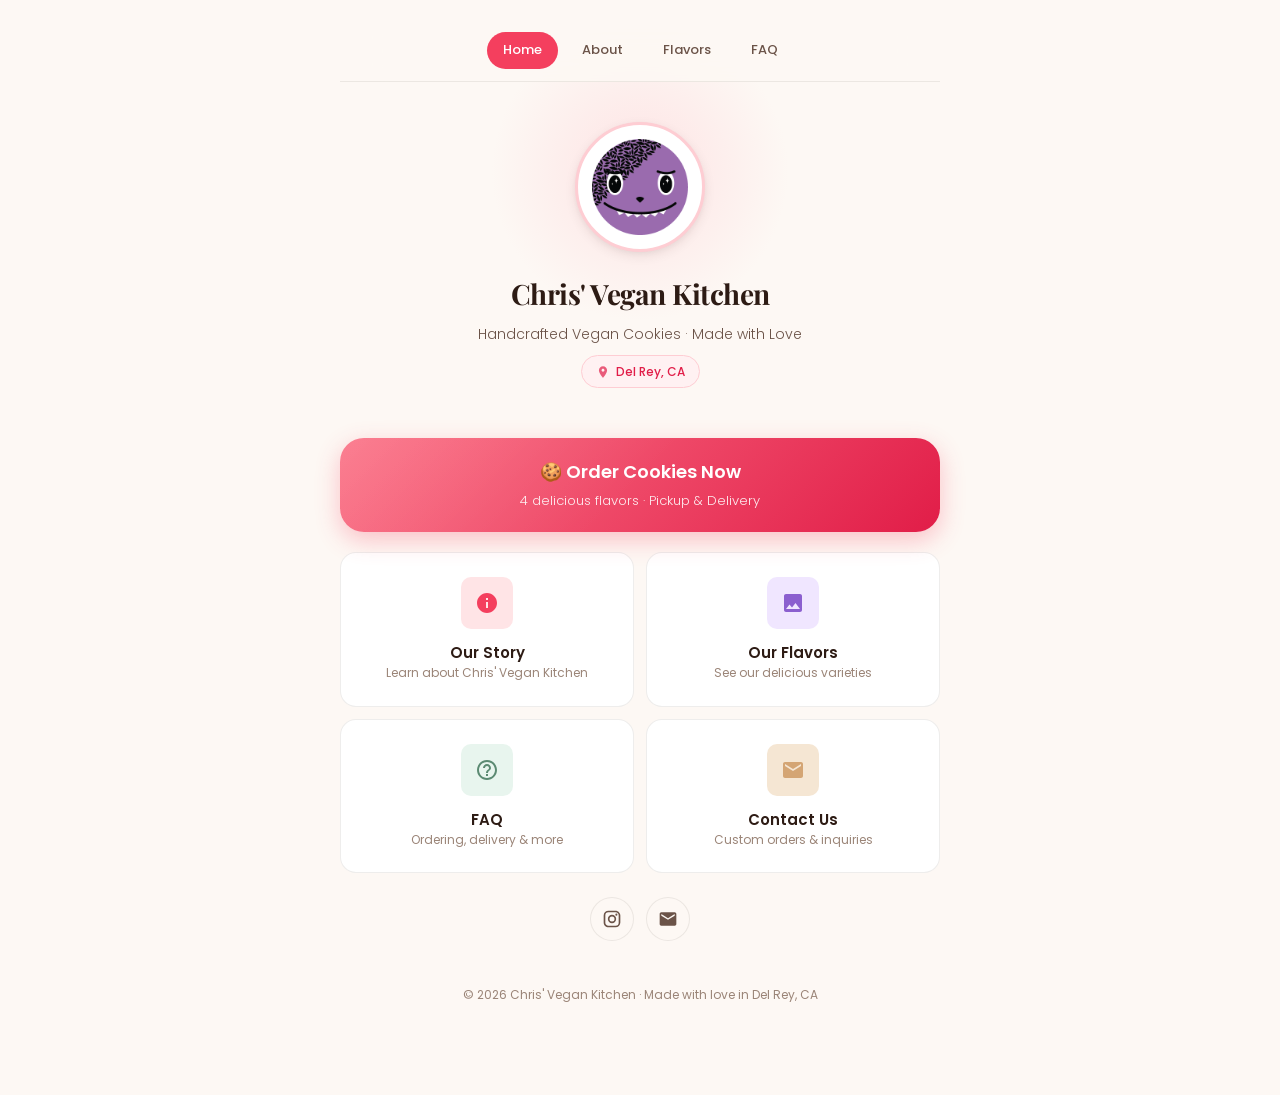
==== index.html @ 477963bd "feat: redesign entire site with modern bakery aesthetic - Replace harsh pink borders with warm terra" ====
<!DOCTYPE html>
<html lang="en">
<head>
    <meta charset="UTF-8">
    <meta name="viewport" content="width=device-width, initial-scale=1.0">
    <meta name="description" content="Chris' Vegan Kitchen - Handcrafted vegan cookies made with love in Del Rey. Order online for pickup or delivery.">
    <title>Chris' Vegan Kitchen | Handcrafted Vegan Cookies</title>
    <link rel="preconnect" href="https://fonts.googleapis.com">
    <link rel="preconnect" href="https://fonts.gstatic.com" crossorigin>
    <link href="https://fonts.googleapis.com/css2?family=Poppins:wght@300;400;500;600;700&family=Playfair+Display:wght@600;700&display=swap" rel="stylesheet">
    <link rel="stylesheet" href="css/styles.css">
</head>
<body>
    <div class="container">

        <!-- Floating Order Button (mobile) -->
        <a href="https://www.jotform.com/form/252866274563164" target="_blank" class="floating-order-btn">
            🍪 Order Now
        </a>

        <!-- Sticky Navigation -->
        <nav class="sticky-nav">
            <a href="index.html" class="active">Home</a>
            <a href="about.html">About</a>
            <a href="flavors.html">Flavors</a>
            <a href="faq.html">FAQ</a>
        </nav>

        <!-- Header / Hero -->
        <header class="site-header">
            <div class="logo-circle">
                <img src="images/UBSCookie.png" alt="Chris' Vegan Kitchen Logo">
            </div>
            <h1>Chris' Vegan Kitchen</h1>
            <p class="tagline">Handcrafted Vegan Cookies · Made with Love</p>
            <div class="location-badge">
                <svg width="14" height="14" viewBox="0 0 24 24" fill="currentColor">
                    <path d="M12 2C8.13 2 5 5.13 5 9c0 5.25 7 13 7 13s7-7.75 7-13c0-3.87-3.13-7-7-7zm0 9.5c-1.38 0-2.5-1.12-2.5-2.5s1.12-2.5 2.5-2.5 2.5 1.12 2.5 2.5-1.12 2.5-2.5 2.5z"/>
                </svg>
                Del Rey, CA
            </div>
        </header>

        <!-- Hero CTA -->
        <div class="hero-cta">
            <a href="https://www.jotform.com/form/252866274563164" target="_blank">
                🍪 Order Cookies Now
                <span class="cta-sub">4 delicious flavors · Pickup & Delivery</span>
            </a>
        </div>

        <!-- Quick Links -->
        <div class="quick-links">
            <a href="about.html" class="quick-link">
                <div class="icon-wrapper pink">
                    <svg width="24" height="24" viewBox="0 0 24 24" fill="currentColor">
                        <path d="M12 2C6.48 2 2 6.48 2 12s4.48 10 10 10 10-4.48 10-10S17.52 2 12 2zm1 15h-2v-6h2v6zm0-8h-2V7h2v2z"/>
                    </svg>
                </div>
                <div>
                    <h3>Our Story</h3>
                    <p>Learn about Chris' Vegan Kitchen</p>
                </div>
            </a>

            <a href="flavors.html" class="quick-link">
                <div class="icon-wrapper purple">
                    <svg width="24" height="24" viewBox="0 0 24 24" fill="currentColor">
                        <path d="M21 19V5c0-1.1-.9-2-2-2H5c-1.1 0-2 .9-2 2v14c0 1.1.9 2 2 2h14c1.1 0 2-.9 2-2zM8.5 13.5l2.5 3.01L14.5 12l4.5 6H5l3.5-4.5z"/>
                    </svg>
                </div>
                <div>
                    <h3>Our Flavors</h3>
                    <p>See our delicious varieties</p>
                </div>
            </a>

            <a href="faq.html" class="quick-link">
                <div class="icon-wrapper green">
                    <svg width="24" height="24" viewBox="0 0 24 24" fill="currentColor">
                        <path d="M11 18h2v-2h-2v2zm1-16C6.48 2 2 6.48 2 12s4.48 10 10 10 10-4.48 10-10S17.52 2 12 2zm0 18c-4.41 0-8-3.59-8-8s3.59-8 8-8 8 3.59 8 8-3.59 8-8 8zm0-14c-2.21 0-4 1.79-4 4h2c0-1.1.9-2 2-2s2 .9 2 2c0 2-3 1.75-3 5h2c0-2.25 3-2.5 3-5 0-2.21-1.79-4-4-4z"/>
                    </svg>
                </div>
                <div>
                    <h3>FAQ</h3>
                    <p>Ordering, delivery & more</p>
                </div>
            </a>

            <a href="mailto:hello@chrisvegankitchen.com" class="quick-link">
                <div class="icon-wrapper gold">
                    <svg width="24" height="24" viewBox="0 0 24 24" fill="currentColor">
                        <path d="M20 4H4c-1.1 0-1.99.9-1.99 2L2 18c0 1.1.9 2 2 2h16c1.1 0 2-.9 2-2V6c0-1.1-.9-2-2-2zm0 4-8 5-8-5V6l8 5 8-5v2z"/>
                    </svg>
                </div>
                <div>
                    <h3>Contact Us</h3>
                    <p>Custom orders & inquiries</p>
                </div>
            </a>
        </div>

        <!-- Social Links -->
        <div class="social-links">
            <a href="https://instagram.com/chris24michel" class="social-link" target="_blank" aria-label="Instagram">
                <svg width="20" height="20" viewBox="0 0 24 24" fill="currentColor">
                    <path d="M7.8 2h8.4C19.4 2 22 4.6 22 7.8v8.4a5.8 5.8 0 0 1-5.8 5.8H7.8C4.6 22 2 19.4 2 16.2V7.8A5.8 5.8 0 0 1 7.8 2m-.2 2A3.6 3.6 0 0 0 4 7.6v8.8C4 18.39 5.61 20 7.6 20h8.8a3.6 3.6 0 0 0 3.6-3.6V7.6C20 5.61 18.39 4 16.4 4H7.6m9.65 1.5a1.25 1.25 0 0 1 1.25 1.25A1.25 1.25 0 0 1 17.25 8 1.25 1.25 0 0 1 16 6.75a1.25 1.25 0 0 1 1.25-1.25M12 7a5 5 0 0 1 5 5 5 5 0 0 1-5 5 5 5 0 0 1-5-5 5 5 0 0 1 5-5m0 2a3 3 0 0 0-3 3 3 3 0 0 0 3 3 3 3 0 0 0 3-3 3 3 0 0 0-3-3z"/>
                </svg>
            </a>
            <a href="mailto:hello@chrisvegankitchen.com" class="social-link" aria-label="Email">
                <svg width="20" height="20" viewBox="0 0 24 24" fill="currentColor">
                    <path d="M20 4H4c-1.1 0-1.99.9-1.99 2L2 18c0 1.1.9 2 2 2h16c1.1 0 2-.9 2-2V6c0-1.1-.9-2-2-2zm0 4-8 5-8-5V6l8 5 8-5v2z"/>
                </svg>
            </a>
        </div>

        <!-- Footer -->
        <footer class="footer">
            <p>© 2026 Chris' Vegan Kitchen · Made with love in Del Rey, CA</p>
        </footer>

    </div>

    <script src="js/main.js"></script>
</body>
</html>
---- css/styles.css ----
/* ============================================
   CHRIS' VEGAN KITCHEN - MODERN STYLESHEET
   Warm, inviting, bakery-inspired design
   ============================================ */

/* --- CSS Variables --- */
:root {
    /* Palette - warm, earthy, bakery-inspired */
    --bg: #FDF8F4;
    --bg-alt: #F5EDE6;
    --surface: #FFFFFF;
    --surface-hover: #FFF9F5;

    /* Primary accent - warm terracotta/pink */
    --pink-50: #FFF1F2;
    --pink-100: #FFE4E6;
    --pink-200: #FECDD3;
    --pink-300: #FDA4AF;
    --pink-400: #FB7185;
    --pink-500: #F43F5E;
    --pink-600: #E11D48;
    --pink-700: #BE123C;

    /* Earthy neutrals */
    --text: #2D1B14;
    --text-muted: #6B5348;
    --text-light: #9B8578;
    --border: rgba(45, 27, 20, 0.08);
    --border-strong: rgba(45, 27, 20, 0.15);

    /* Accent colors */
    --gold: #D4A574;
    --gold-light: #F5E6D3;
    --green: #5B8A72;
    --green-light: #E8F5EE;
    --purple: #8B5FCF;
    --purple-light: #F0E6FF;

    /* Shadows - soft & modern */
    --shadow-sm: 0 1px 3px rgba(45, 27, 20, 0.06), 0 1px 2px rgba(45, 27, 20, 0.04);
    --shadow-md: 0 4px 12px rgba(45, 27, 20, 0.08), 0 2px 4px rgba(45, 27, 20, 0.04);
    --shadow-lg: 0 12px 36px rgba(45, 27, 20, 0.1), 0 4px 12px rgba(45, 27, 20, 0.05);
    --shadow-xl: 0 20px 60px rgba(45, 27, 20, 0.12), 0 8px 20px rgba(45, 27, 20, 0.06);

    /* Border radius */
    --radius-sm: 10px;
    --radius-md: 16px;
    --radius-lg: 24px;
    --radius-xl: 32px;
    --radius-full: 9999px;

    /* Spacing */
    --container: 480px;
    --gutter: 20px;

    /* Transitions */
    --ease: cubic-bezier(0.4, 0, 0.2, 1);
    --duration: 0.3s;
}

/* --- Reset & Base --- */
*, *::before, *::after {
    margin: 0;
    padding: 0;
    box-sizing: border-box;
}

html {
    scroll-behavior: smooth;
    -webkit-text-size-adjust: 100%;
}

body {
    font-family: 'Poppins', -apple-system, BlinkMacSystemFont, 'Segoe UI', sans-serif;
    background-color: var(--bg);
    color: var(--text);
    line-height: 1.6;
    min-height: 100vh;
    -webkit-font-smoothing: antialiased;
    -moz-osx-font-smoothing: grayscale;
}

img {
    max-width: 100%;
    height: auto;
    display: block;
}

a {
    color: inherit;
    text-decoration: none;
}

/* --- Layout --- */
.container {
    max-width: var(--container);
    margin: 0 auto;
    padding: var(--gutter);
    padding-bottom: 100px;
}

/* --- Sticky Navigation Bar --- */
.sticky-nav {
    position: sticky;
    top: 0;
    z-index: 100;
    background: rgba(253, 248, 244, 0.85);
    backdrop-filter: blur(20px);
    -webkit-backdrop-filter: blur(20px);
    border-bottom: 1px solid var(--border);
    padding: 12px 20px;
    display: flex;
    justify-content: center;
    gap: 8px;
    transition: all var(--duration) var(--ease);
}

.sticky-nav a {
    padding: 8px 16px;
    border-radius: var(--radius-full);
    font-size: 13px;
    font-weight: 500;
    color: var(--text-muted);
    transition: all var(--duration) var(--ease);
    white-space: nowrap;
}

.sticky-nav a:hover {
    background: var(--pink-100);
    color: var(--pink-600);
}

.sticky-nav a.active {
    background: var(--pink-500);
    color: white;
}

/* --- Header / Hero --- */
.site-header {
    text-align: center;
    padding: 40px 20px 30px;
    position: relative;
}

/* Decorative background blob */
.site-header::before {
    content: '';
    position: absolute;
    top: -60px;
    left: 50%;
    transform: translateX(-50%);
    width: 300px;
    height: 300px;
    background: radial-gradient(circle, var(--pink-200) 0%, transparent 70%);
    opacity: 0.5;
    z-index: -1;
    pointer-events: none;
}

.logo-circle {
    width: 130px;
    height: 130px;
    margin: 0 auto 20px;
    border-radius: 50%;
    overflow: hidden;
    background: var(--surface);
    box-shadow: var(--shadow-md);
    border: 3px solid var(--pink-200);
    position: relative;
    z-index: 1;
}

.logo-circle img {
    width: 100%;
    height: 100%;
    object-fit: contain;
    padding: 14px;
}

.site-header h1 {
    font-family: 'Playfair Display', Georgia, serif;
    font-size: 28px;
    font-weight: 700;
    color: var(--text);
    margin-bottom: 6px;
    letter-spacing: -0.5px;
}

.site-header .tagline {
    font-size: 14px;
    color: var(--text-muted);
    font-weight: 300;
    margin-bottom: 10px;
}

.location-badge {
    display: inline-flex;
    align-items: center;
    gap: 6px;
    padding: 6px 14px;
    background: var(--pink-50);
    border: 1px solid var(--pink-200);
    border-radius: var(--radius-full);
    font-size: 12px;
    color: var(--pink-600);
    font-weight: 500;
}

.location-badge svg {
    width: 14px;
    height: 14px;
    opacity: 0.7;
}

/* --- Hero CTA Section --- */
.hero-cta {
    margin: 20px 0;
}

.hero-cta a {
    display: block;
    background: linear-gradient(135deg, var(--pink-400) 0%, var(--pink-600) 100%);
    color: white;
    padding: 20px 24px;
    border-radius: var(--radius-lg);
    text-align: center;
    font-size: 18px;
    font-weight: 600;
    box-shadow: 0 8px 24px rgba(244, 63, 94, 0.3);
    transition: all var(--duration) var(--ease);
    position: relative;
    overflow: hidden;
}

.hero-cta a::before {
    content: '';
    position: absolute;
    inset: 0;
    background: linear-gradient(135deg, rgba(255,255,255,0.1) 0%, transparent 50%);
    pointer-events: none;
}

.hero-cta a:hover {
    transform: translateY(-2px);
    box-shadow: 0 12px 32px rgba(244, 63, 94, 0.4);
}

.hero-cta .cta-sub {
    display: block;
    font-size: 13px;
    font-weight: 300;
    margin-top: 4px;
    opacity: 0.9;
}

/* --- Quick Links Grid --- */
.quick-links {
    display: grid;
    grid-template-columns: 1fr 1fr;
    gap: 12px;
    margin: 20px 0;
}

.quick-link {
    display: flex;
    flex-direction: column;
    align-items: center;
    gap: 12px;
    padding: 24px 16px;
    background: var(--surface);
    border-radius: var(--radius-md);
    border: 1px solid var(--border);
    text-align: center;
    transition: all var(--duration) var(--ease);
}

.quick-link:hover {
    transform: translateY(-3px);
    box-shadow: var(--shadow-md);
    border-color: var(--border-strong);
}

.quick-link .icon-wrapper {
    width: 52px;
    height: 52px;
    border-radius: var(--radius-sm);
    display: flex;
    align-items: center;
    justify-content: center;
}

.quick-link .icon-wrapper svg {
    width: 24px;
    height: 24px;
}

.quick-link h3 {
    font-size: 15px;
    font-weight: 600;
    color: var(--text);
}

.quick-link p {
    font-size: 12px;
    color: var(--text-light);
    line-height: 1.4;
}

/* Icon backgrounds */
.icon-wrapper.pink { background: var(--pink-100); color: var(--pink-500); }
.icon-wrapper.gold { background: var(--gold-light); color: var(--gold); }
.icon-wrapper.purple { background: var(--purple-light); color: var(--purple); }
.icon-wrapper.green { background: var(--green-light); color: var(--green); }

/* --- Full-width Link Cards (on inner pages) --- */
.link-card {
    display: flex;
    align-items: center;
    gap: 16px;
    padding: 18px 20px;
    background: var(--surface);
    border-radius: var(--radius-md);
    margin-bottom: 12px;
    border: 1px solid var(--border);
    transition: all var(--duration) var(--ease);
}

.link-card:hover {
    transform: translateY(-2px);
    box-shadow: var(--shadow-sm);
    border-color: var(--border-strong);
}

.link-card .link-icon {
    width: 48px;
    height: 48px;
    border-radius: var(--radius-sm);
    display: flex;
    align-items: center;
    justify-content: center;
    flex-shrink: 0;
}

.link-card .link-icon svg {
    width: 22px;
    height: 22px;
}

.link-card .link-content {
    flex: 1;
}

.link-card .link-content h3 {
    font-size: 16px;
    font-weight: 600;
    color: var(--text);
    margin-bottom: 2px;
}

.link-card .link-content p {
    font-size: 13px;
    color: var(--text-light);
}

.link-card .link-arrow {
    font-size: 18px;
    color: var(--text-light);
    transition: transform var(--duration) var(--ease);
}

.link-card:hover .link-arrow {
    transform: translateX(4px);
}

/* Order card variant */
.link-card.order-highlight {
    background: linear-gradient(135deg, var(--pink-400) 0%, var(--pink-600) 100%);
    color: white;
    border: none;
}

.link-card.order-highlight .link-content h3,
.link-card.order-highlight .link-content p {
    color: white;
}

.link-card.order-highlight .link-arrow {
    color: rgba(255,255,255,0.9);
}

/* --- Content Sections --- */
.content-section {
    background: var(--surface);
    border-radius: var(--radius-lg);
    padding: 28px 24px;
    margin-bottom: 20px;
    border: 1px solid var(--border);
    box-shadow: var(--shadow-sm);
}

.content-section h2 {
    font-family: 'Playfair Display', Georgia, serif;
    font-size: 24px;
    font-weight: 700;
    color: var(--text);
    margin-bottom: 20px;
    text-align: center;
    letter-spacing: -0.3px;
}

.content-section h3 {
    font-family: 'Playfair Display', Georgia, serif;
    font-size: 20px;
    font-weight: 600;
    color: var(--text);
    margin-bottom: 14px;
}

.content-section h4 {
    font-size: 16px;
    font-weight: 600;
    color: var(--text);
    margin-bottom: 8px;
}

.content-section p {
    font-size: 14px;
    color: var(--text-muted);
    line-height: 1.7;
}

.content-section p strong {
    color: var(--text);
}

/* --- Stats Grid --- */
.stats-grid {
    display: grid;
    grid-template-columns: repeat(3, 1fr);
    gap: 12px;
    margin: 24px 0;
}

.stat-item {
    background: linear-gradient(135deg, var(--bg) 0%, var(--bg-alt) 100%);
    padding: 20px 12px;
    border-radius: var(--radius-sm);
    text-align: center;
    border: 1px solid var(--border);
}

.stat-number {
    font-size: 24px;
    font-weight: 700;
    color: var(--pink-500);
    display: block;
    line-height: 1.2;
}

.stat-label {
    font-size: 11px;
    color: var(--text-light);
    margin-top: 4px;
    text-transform: uppercase;
    letter-spacing: 0.5px;
}

/* --- Feature List --- */
.features-list {
    list-style: none;
    padding: 0;
    margin: 20px 0;
}

.features-list li {
    padding: 10px 0 10px 32px;
    position: relative;
    color: var(--text-muted);
    font-size: 14px;
}

.features-list li::before {
    content: '✓';
    position: absolute;
    left: 0;
    width: 22px;
    height: 22px;
    background: var(--green-light);
    color: var(--green);
    border-radius: 50%;
    display: flex;
    align-items: center;
    justify-content: center;
    font-size: 12px;
    font-weight: 700;
}

/* --- Benefit Table --- */
.benefits-table {
    width: 100%;
    border-collapse: separate;
    border-spacing: 0;
    margin: 20px 0;
    border-radius: var(--radius-sm);
    overflow: hidden;
    border: 1px solid var(--border);
}

.benefits-table th {
    background: linear-gradient(135deg, var(--pink-500) 0%, var(--pink-600) 100%);
    color: white;
    font-weight: 600;
    font-size: 14px;
    padding: 14px 16px;
    text-align: left;
}

.benefits-table td {
    padding: 14px 16px;
    font-size: 13px;
    color: var(--text-muted);
    border-bottom: 1px solid var(--border);
}

.benefits-table td:first-child {
    font-weight: 600;
    color: var(--text);
}

.benefits-table tr:last-child td {
    border-bottom: none;
}

/* --- Sourdough Section --- */
.sourdough-section {
    background: var(--bg);
    border: 1px solid var(--border);
    border-radius: var(--radius-sm);
    padding: 20px;
    margin: 20px 0;
}

.sourdough-section ul {
    list-style: none;
    padding: 0;
}

.sourdough-section li {
    padding: 8px 0 8px 32px;
    position: relative;
    color: var(--text-muted);
    font-size: 14px;
}

.sourdough-section li::before {
    content: '✓';
    position: absolute;
    left: 0;
    width: 22px;
    height: 22px;
    background: var(--green-light);
    color: var(--green);
    border-radius: 50%;
    display: flex;
    align-items: center;
    justify-content: center;
    font-size: 12px;
    font-weight: 700;
}

/* --- Delivery Options --- */
.delivery-option {
    margin: 12px 0;
    padding: 18px;
    background: var(--bg);
    border-radius: var(--radius-sm);
    border: 1px solid var(--border);
}

.delivery-option h4 {
    color: var(--pink-600);
    font-size: 16px;
    margin-bottom: 8px;
}

.delivery-option p {
    font-size: 13px;
    color: var(--text-muted);
    margin: 4px 0;
}

/* --- Thank You Section --- */
.thank-you-section {
    text-align: center;
    padding: 30px 24px;
    background: linear-gradient(135deg, var(--bg) 0%, var(--bg-alt) 100%);
    border-radius: var(--radius-md);
    border: 1px solid var(--border);
    margin: 24px 0;
}

.thank-you-section p {
    font-size: 14px;
    line-height: 1.8;
    margin-bottom: 12px;
}

.signature {
    font-family: 'Playfair Display', Georgia, serif;
    font-size: 18px;
    color: var(--pink-600);
    margin-top: 16px;
}

.signature span {
    display: block;
    font-size: 13px;
    color: var(--text-light);
    font-family: 'Poppins', sans-serif;
    margin-top: 4px;
}

/* --- Certifications --- */
.certifications {
    background: var(--bg);
    padding: 20px;
    border-radius: var(--radius-sm);
    margin: 20px 0;
    font-size: 13px;
    color: var(--text-muted);
    border: 1px solid var(--border);
}

.certifications strong {
    color: var(--pink-600);
    display: block;
    margin-bottom: 10px;
    font-size: 14px;
}

.certifications ul {
    list-style: none;
    padding: 0;
}

.certifications li {
    padding: 6px 0 6px 24px;
    position: relative;
}

.certifications li::before {
    content: '✓';
    position: absolute;
    left: 0;
    color: var(--green);
    font-weight: 700;
}

/* --- Flavor Cards --- */
.flavor-card {
    background: var(--bg);
    border-radius: var(--radius-md);
    padding: 20px;
    margin-bottom: 14px;
    text-align: center;
    border: 1px solid var(--border);
    transition: all var(--duration) var(--ease);
}

.flavor-card:hover {
    transform: translateY(-2px);
    box-shadow: var(--shadow-sm);
}

.flavor-card img {
    width: 110px;
    height: 110px;
    object-fit: contain;
    margin: 0 auto 14px;
    border-radius: var(--radius-sm);
}

.flavor-card h4 {
    color: var(--text);
    margin-bottom: 6px;
    font-size: 17px;
    font-weight: 600;
}

.flavor-card p {
    font-size: 13px;
    color: var(--text-muted);
    line-height: 1.6;
}

/* --- CTA Button --- */
.cta-button {
    display: block;
    width: 100%;
    background: linear-gradient(135deg, var(--pink-400) 0%, var(--pink-600) 100%);
    color: white;
    text-align: center;
    padding: 18px 24px;
    border-radius: var(--radius-md);
    font-weight: 600;
    font-size: 16px;
    margin-top: 24px;
    transition: all var(--duration) var(--ease);
    box-shadow: 0 6px 20px rgba(244, 63, 94, 0.25);
}

.cta-button:hover {
    transform: translateY(-2px);
    box-shadow: 0 8px 28px rgba(244, 63, 94, 0.35);
}

/* --- FAQ Accordion --- */
.faq-item {
    border-bottom: 1px solid var(--border);
    padding: 18px 0;
}

.faq-item:last-child {
    border-bottom: none;
}

.faq-question {
    font-weight: 600;
    color: var(--text);
    font-size: 15px;
    cursor: pointer;
    display: flex;
    justify-content: space-between;
    align-items: center;
    gap: 12px;
    user-select: none;
}

.faq-question::after {
    content: '+';
    font-size: 22px;
    font-weight: 300;
    color: var(--pink-400);
    transition: transform var(--duration) var(--ease);
    flex-shrink: 0;
}

.faq-item.active .faq-question::after {
    content: '−';
    transform: rotate(180deg);
}

.faq-answer {
    max-height: 0;
    overflow: hidden;
    transition: max-height 0.4s var(--ease), opacity 0.3s var(--ease);
    opacity: 0;
}

.faq-item.active .faq-answer {
    max-height: 300px;
    opacity: 1;
    margin-top: 10px;
}

.faq-answer p {
    font-size: 14px;
    color: var(--text-muted);
    line-height: 1.7;
}

.faq-answer p strong {
    color: var(--text);
}

/* --- Social Links --- */
.social-links {
    display: flex;
    justify-content: center;
    gap: 12px;
    margin: 24px 0;
}

.social-link {
    width: 44px;
    height: 44px;
    border-radius: 50%;
    background: var(--bg);
    display: flex;
    align-items: center;
    justify-content: center;
    transition: all var(--duration) var(--ease);
    border: 1px solid var(--border);
    color: var(--text-muted);
}

.social-link:hover {
    background: var(--pink-100);
    color: var(--pink-500);
    border-color: var(--pink-200);
    transform: translateY(-2px);
}

.social-link svg {
    width: 20px;
    height: 20px;
}

/* --- Footer --- */
.footer {
    text-align: center;
    padding: 20px 0 10px;
    color: var(--text-light);
    font-size: 12px;
}

/* --- Floating Order Button (Mobile) --- */
.floating-order-btn {
    position: fixed;
    bottom: 24px;
    left: 50%;
    transform: translateX(-50%);
    z-index: 200;
    background: linear-gradient(135deg, var(--pink-400) 0%, var(--pink-600) 100%);
    color: white;
    padding: 14px 28px;
    border-radius: var(--radius-full);
    font-size: 15px;
    font-weight: 600;
    box-shadow: 0 8px 28px rgba(244, 63, 94, 0.35);
    display: none;
    transition: all var(--duration) var(--ease);
    text-align: center;
    white-space: nowrap;
}

.floating-order-btn:hover {
    transform: translateX(-50%) translateY(-2px);
    box-shadow: 0 12px 36px rgba(244, 63, 94, 0.45);
}

/* --- Scroll Reveal Animation --- */
.reveal {
    opacity: 0;
    transform: translateY(16px);
    transition: opacity 0.6s var(--ease), transform 0.6s var(--ease);
}

.reveal.visible {
    opacity: 1;
    transform: translateY(0);
}

/* --- Responsive --- */
@media (max-width: 400px) {
    .container {
        padding: 16px;
    }

    .site-header h1 {
        font-size: 24px;
    }

    .logo-circle {
        width: 110px;
        height: 110px;
    }

    .stats-grid {
        grid-template-columns: 1fr;
    }

    .sticky-nav a {
        padding: 7px 12px;
        font-size: 12px;
    }

    .quick-links {
        grid-template-columns: 1fr;
    }

    .benefits-table th,
    .benefits-table td {
        padding: 10px 12px;
        font-size: 12px;
    }
}

@media (min-width: 481px) {
    .container {
        max-width: 640px;
        padding-bottom: 80px;
    }

    .quick-links {
        grid-template-columns: repeat(2, 1fr);
    }
}

/* Hide floating button on desktop, show on mobile */
@media (max-width: 640px) {
    .floating-order-btn {
        display: block;
    }
}
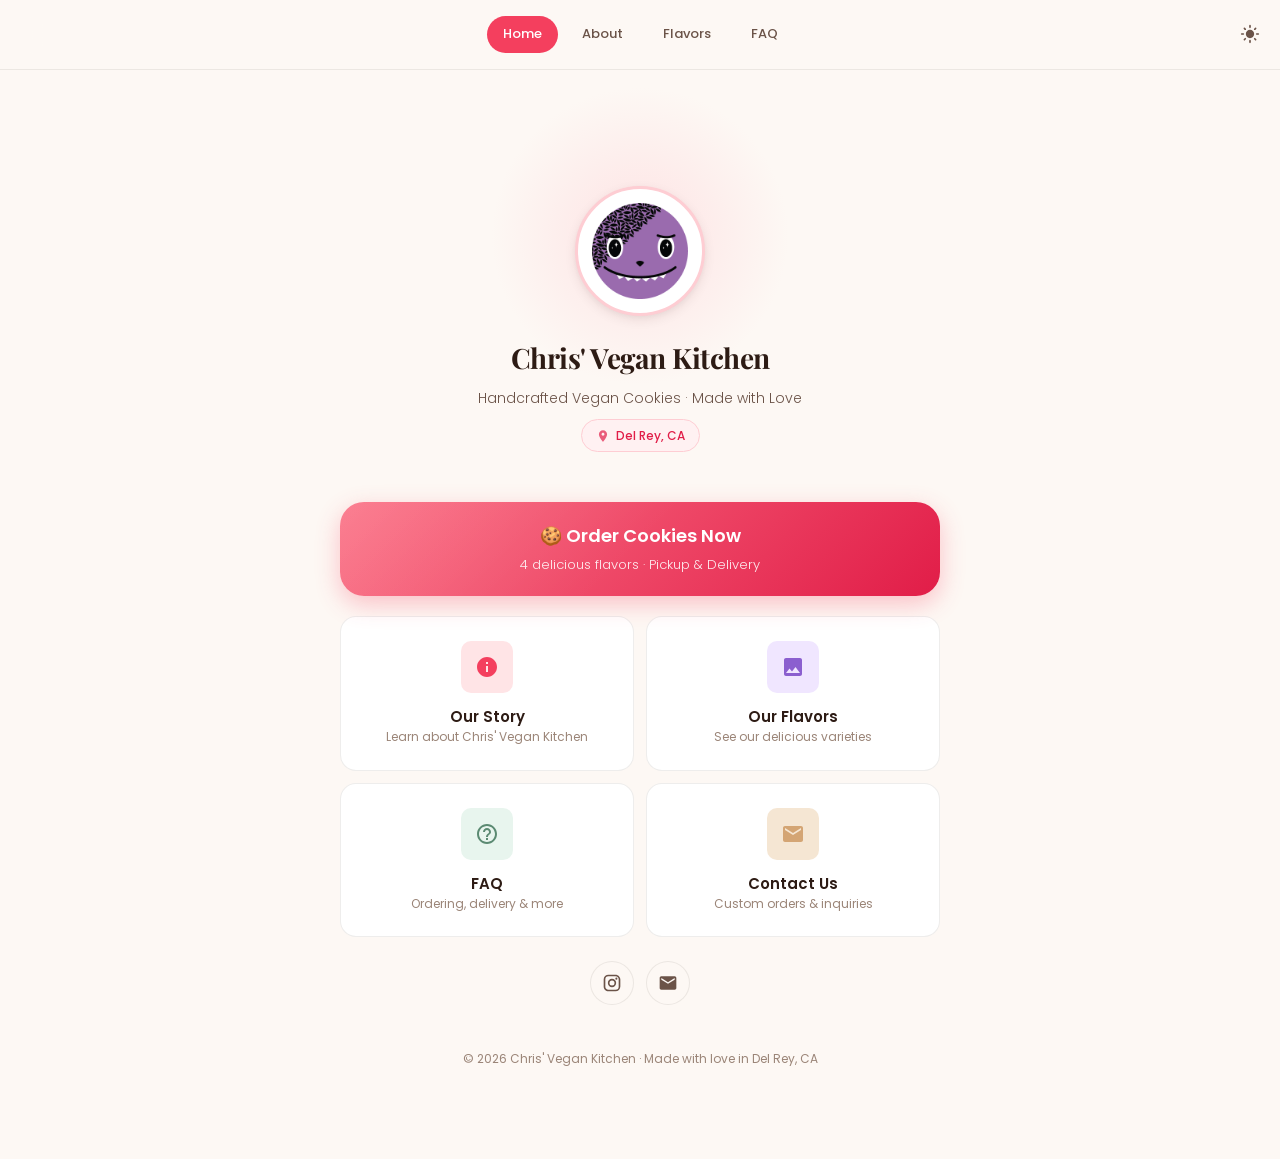
==== commit eb80f2a5: "Fix dark mode body background toggle - Add explicit inline body.style.backgroundColor in applyDarkMo" ====
--- a/index.html
+++ b/index.html
@@ -11,20 +11,28 @@
     <link rel="stylesheet" href="css/styles.css">
 </head>
 <body>
+    <!-- Sticky Navigation (moved outside container so it sticks to viewport) -->
+    <nav class="sticky-nav">
+        <a href="index.html" class="active">Home</a>
+        <a href="about.html">About</a>
+        <a href="flavors.html">Flavors</a>
+        <a href="faq.html">FAQ</a>
+        <button class="dark-toggle" aria-label="Toggle dark mode" aria-pressed="false">
+            <svg class="icon-sun" viewBox="0 0 24 24" fill="currentColor">
+                <path d="M12 7c-2.76 0-5 2.24-5 5s2.24 5 5 5 5-2.24 5-5-2.24-5-5-5zM2 13h2c.55 0 1-.45 1-1s-.45-1-1-1H2c-.55 0-1 .45-1 1s.45 1 1 1zm18 0h2c.55 0 1-.45 1-1s-.45-1-1-1h-2c-.55 0-1 .45-1 1s.45 1 1 1zM11 2v2c0 .55.45 1 1 1s1-.45 1-1V2c0-.55-.45-1-1-1s-1 .45-1 1zm0 18v2c0 .55.45 1 1 1s1-.45 1-1v-2c0-.55-.45-1-1-1s-1 .45-1 1zM5.99 4.58a.996.996 0 0 0-1.41 0 .996.996 0 0 0 0 1.41l1.06 1.06c.39.39 1.03.39 1.41 0s.39-1.03 0-1.41L5.99 4.58zm12.37 12.37a.996.996 0 0 0-1.41 0 .996.996 0 0 0 0 1.41l1.06 1.06c.39.39 1.03.39 1.41 0a.996.996 0 0 0 0-1.41l-1.06-1.06zm1.06-10.96a.996.996 0 0 0 0-1.41.996.996 0 0 0-1.41 0l-1.06 1.06c-.39.39-.39 1.03 0 1.41s1.03.39 1.41 0l1.06-1.06zM7.05 18.36a.996.996 0 0 0 0-1.41.996.996 0 0 0-1.41 0l-1.06 1.06c-.39.39-.39 1.03 0 1.41s1.03.39 1.41 0l1.06-1.06z"/>
+            </svg>
+            <svg class="icon-moon" viewBox="0 0 24 24" fill="currentColor">
+                <path d="M12 3c-4.97 0-9 4.03-9 9s4.03 9 9 9 9-4.03 9-9c0-.46-.04-.92-.1-1.36a5.389 5.389 0 0 1-4.4 2.26 5.403 5.403 0 0 1-3.14-9.8c-.44-.06-.9-.1-1.36-.1z"/>
+            </svg>
+        </button>
+    </nav>
+
     <div class="container">
 
         <!-- Floating Order Button (mobile) -->
         <a href="https://www.jotform.com/form/252866274563164" target="_blank" class="floating-order-btn">
             🍪 Order Now
         </a>
-
-        <!-- Sticky Navigation -->
-        <nav class="sticky-nav">
-            <a href="index.html" class="active">Home</a>
-            <a href="about.html">About</a>
-            <a href="flavors.html">Flavors</a>
-            <a href="faq.html">FAQ</a>
-        </nav>
 
         <!-- Header / Hero -->
         <header class="site-header">
--- a/css/styles.css
+++ b/css/styles.css
@@ -3,7 +3,7 @@
    Warm, inviting, bakery-inspired design
    ============================================ */
 
-/* --- CSS Variables --- */
+/* --- CSS Variables (Light Mode) --- */
 :root {
     /* Palette - warm, earthy, bakery-inspired */
     --bg: #FDF8F4;
@@ -58,6 +58,247 @@
     --duration: 0.3s;
 }
 
+/* --- Dark Mode Variables --- */
+@media (prefers-color-scheme: dark) {
+    :root {
+        --bg: #1A1410;
+        --bg-alt: #231C16;
+        --surface: #261F19;
+        --surface-hover: #2F261F;
+
+        --pink-50: #2D1218;
+        --pink-100: #3F1520;
+        --pink-200: #551A2A;
+        --pink-300: #E8637B;
+        --pink-400: #F28AA0;
+        --pink-500: #F43F5E;
+        --pink-600: #FB7185;
+        --pink-700: #F43F5E;
+
+        --text: #F0E6D8;
+        --text-muted: #B8A498;
+        --text-light: #8A7668;
+        --border: rgba(240, 230, 216, 0.08);
+        --border-strong: rgba(240, 230, 216, 0.15);
+
+        --gold: #E8C08A;
+        --gold-light: #3D2E22;
+        --green: #7CB89A;
+        --green-light: #1A3328;
+        --purple: #B08EE8;
+        --purple-light: #2A1E3A;
+
+        --shadow-sm: 0 1px 3px rgba(0, 0, 0, 0.2), 0 1px 2px rgba(0, 0, 0, 0.15);
+        --shadow-md: 0 4px 12px rgba(0, 0, 0, 0.25), 0 2px 4px rgba(0, 0, 0, 0.15);
+        --shadow-lg: 0 12px 36px rgba(0, 0, 0, 0.3), 0 4px 12px rgba(0, 0, 0, 0.2);
+        --shadow-xl: 0 20px 60px rgba(0, 0, 0, 0.35), 0 8px 20px rgba(0, 0, 0, 0.2);
+    }
+}
+
+/* Manual dark mode (when user toggles via JS) */
+.dark-mode {
+    --bg: #1A1410;
+    --bg-alt: #231C16;
+    --surface: #261F19;
+    --surface-hover: #2F261F;
+
+    --pink-50: #2D1218;
+    --pink-100: #3F1520;
+    --pink-200: #551A2A;
+    --pink-300: #E8637B;
+    --pink-400: #F28AA0;
+    --pink-500: #F43F5E;
+    --pink-600: #FB7185;
+    --pink-700: #F43F5E;
+
+    --text: #F0E6D8;
+    --text-muted: #B8A498;
+    --text-light: #8A7668;
+    --border: rgba(240, 230, 216, 0.08);
+    --border-strong: rgba(240, 230, 216, 0.15);
+
+    --gold: #E8C08A;
+    --gold-light: #3D2E22;
+    --green: #7CB89A;
+    --green-light: #1A3328;
+    --purple: #B08EE8;
+    --purple-light: #2A1E3A;
+
+    --shadow-sm: 0 1px 3px rgba(0, 0, 0, 0.2), 0 1px 2px rgba(0, 0, 0, 0.15);
+    --shadow-md: 0 4px 12px rgba(0, 0, 0, 0.25), 0 2px 4px rgba(0, 0, 0, 0.15);
+    --shadow-lg: 0 12px 36px rgba(0, 0, 0, 0.3), 0 4px 12px rgba(0, 0, 0, 0.2);
+    --shadow-xl: 0 20px 60px rgba(0, 0, 0, 0.35), 0 8px 20px rgba(0, 0, 0, 0.2);
+}
+
+/* Apply explicit background and color to body and container in dark mode
+   so transitions work across all browsers (CSS variable changes don't always animate) */
+.dark-mode body {
+    background-color: #1A1410;
+    color: #F0E6D8;
+}
+
+.dark-mode .container {
+    color: #F0E6D8;
+}
+
+/* Dark mode sticky nav override */
+.dark-mode .sticky-nav {
+    background: rgba(26, 20, 16, 0.85);
+}
+
+/* Dark mode site header decorative blob */
+.dark-mode .site-header::before {
+    background: radial-gradient(circle, #551A2A 0%, transparent 70%);
+}
+
+/* --- Dark Mode Transition --- */
+html {
+    transition: background-color var(--duration) var(--ease),
+                color var(--duration) var(--ease);
+}
+
+body {
+    transition: background-color var(--duration) var(--ease),
+                color var(--duration) var(--ease);
+}
+
+/* Site-wide transition for all elements when dark mode toggles */
+body .site-header,
+body .site-header::before,
+body .site-header h1,
+body .site-header .tagline,
+body .location-badge,
+body .hero-cta,
+body .hero-cta a,
+body .quick-links,
+body .quick-link,
+body .quick-link h3,
+body .quick-link p,
+body .link-card,
+body .link-card h3,
+body .link-card p,
+body .link-card .link-content h3,
+body .link-card .link-content p,
+body .link-card .link-arrow,
+body .link-card .link-icon,
+body .content-section,
+body .content-section h2,
+body .content-section h3,
+body .content-section h4,
+body .content-section p,
+body .stats-grid,
+body .stat-item,
+body .stat-number,
+body .stat-label,
+body .features-list,
+body .features-list li,
+body .benefits-table,
+body .benefits-table th,
+body .benefits-table td,
+body .sourdough-section,
+body .sourdough-section li,
+body .delivery-option,
+body .delivery-option h4,
+body .delivery-option p,
+body .thank-you-section,
+body .thank-you-section p,
+body .certifications,
+body .flavor-card,
+body .flavor-card h4,
+body .flavor-card p,
+body .cta-button,
+body .faq-item,
+body .faq-question,
+body .faq-answer,
+body .faq-answer p,
+body .social-links,
+body .social-link,
+body .footer,
+body .floating-order-btn {
+    transition: background-color var(--duration) var(--ease),
+                color var(--duration) var(--ease),
+                border-color var(--duration) var(--ease),
+                box-shadow var(--duration) var(--ease);
+}
+
+/* Icon wrapper backgrounds */
+body .icon-wrapper.pink,
+body .icon-wrapper.gold,
+body .icon-wrapper.purple,
+body .icon-wrapper.green {
+    transition: background-color var(--duration) var(--ease);
+}
+
+/* Stat items */
+body .stat-item {
+    transition: background-color var(--duration) var(--ease),
+                border-color var(--duration) var(--ease);
+}
+
+/* Site header pseudo-element */
+body .site-header::before {
+    transition: background-color var(--duration) var(--ease),
+                opacity var(--duration) var(--ease);
+}
+
+/* FAQ icon (checkmark circles) */
+body .features-list li::before,
+body .sourdough-section li::before {
+    transition: background-color var(--duration) var(--ease),
+                color var(--duration) var(--ease);
+}
+
+/* --- Dark Mode Toggle Button --- */
+.dark-toggle {
+    position: absolute;
+    right: 12px;
+    top: 50%;
+    transform: translateY(-50%);
+    width: 36px;
+    height: 36px;
+    min-width: 36px;
+    border-radius: 50%;
+    background: transparent;
+    border: 1px solid transparent;
+    box-shadow: none;
+    cursor: pointer;
+    display: flex;
+    align-items: center;
+    justify-content: center;
+    color: var(--text-muted);
+    transition: all var(--duration) var(--ease);
+}
+
+.dark-toggle:hover {
+    background: var(--pink-100);
+    color: var(--pink-500);
+    border-color: var(--pink-200);
+    box-shadow: var(--shadow-md);
+}
+
+.dark-toggle svg {
+    width: 20px;
+    height: 20px;
+}
+
+/* Sun icon (default/light mode) */
+.dark-toggle .icon-sun {
+    display: block;
+}
+
+.dark-toggle .icon-moon {
+    display: none;
+}
+
+/* Moon icon (dark mode) */
+.dark-mode .dark-toggle .icon-sun {
+    display: none;
+}
+
+.dark-mode .dark-toggle .icon-moon {
+    display: block;
+}
+
 /* --- Reset & Base --- */
 *, *::before, *::after {
     margin: 0;
@@ -95,7 +336,7 @@
 .container {
     max-width: var(--container);
     margin: 0 auto;
-    padding: var(--gutter);
+    padding: 80px 20px 20px;
     padding-bottom: 100px;
 }
 
@@ -109,10 +350,16 @@
     -webkit-backdrop-filter: blur(20px);
     border-bottom: 1px solid var(--border);
     padding: 12px 20px;
+    padding-top: 16px;
+    padding-bottom: 16px;
     display: flex;
     justify-content: center;
     gap: 8px;
     transition: all var(--duration) var(--ease);
+}
+
+.dark-mode .sticky-nav {
+    background: rgba(26, 20, 16, 0.85);
 }
 
 .sticky-nav a {
@@ -142,7 +389,7 @@
     position: relative;
 }
 
-/* Decorative background blob */
+/* Decorative background blob - adapts to light/dark */
 .site-header::before {
     content: '';
     position: absolute;
@@ -168,6 +415,13 @@
     border: 3px solid var(--pink-200);
     position: relative;
     z-index: 1;
+}
+
+.logo-circle img {
+    width: 100%;
+    height: 100%;
+    object-fit: contain;
+    padding: 14px;
 }
 
 .logo-circle img {
@@ -854,7 +1108,7 @@
 /* --- Responsive --- */
 @media (max-width: 400px) {
     .container {
-        padding: 16px;
+        padding: 72px 16px 16px;
     }
 
     .site-header h1 {
@@ -889,6 +1143,7 @@
 @media (min-width: 481px) {
     .container {
         max-width: 640px;
+        padding-top: 76px;
         padding-bottom: 80px;
     }
 
